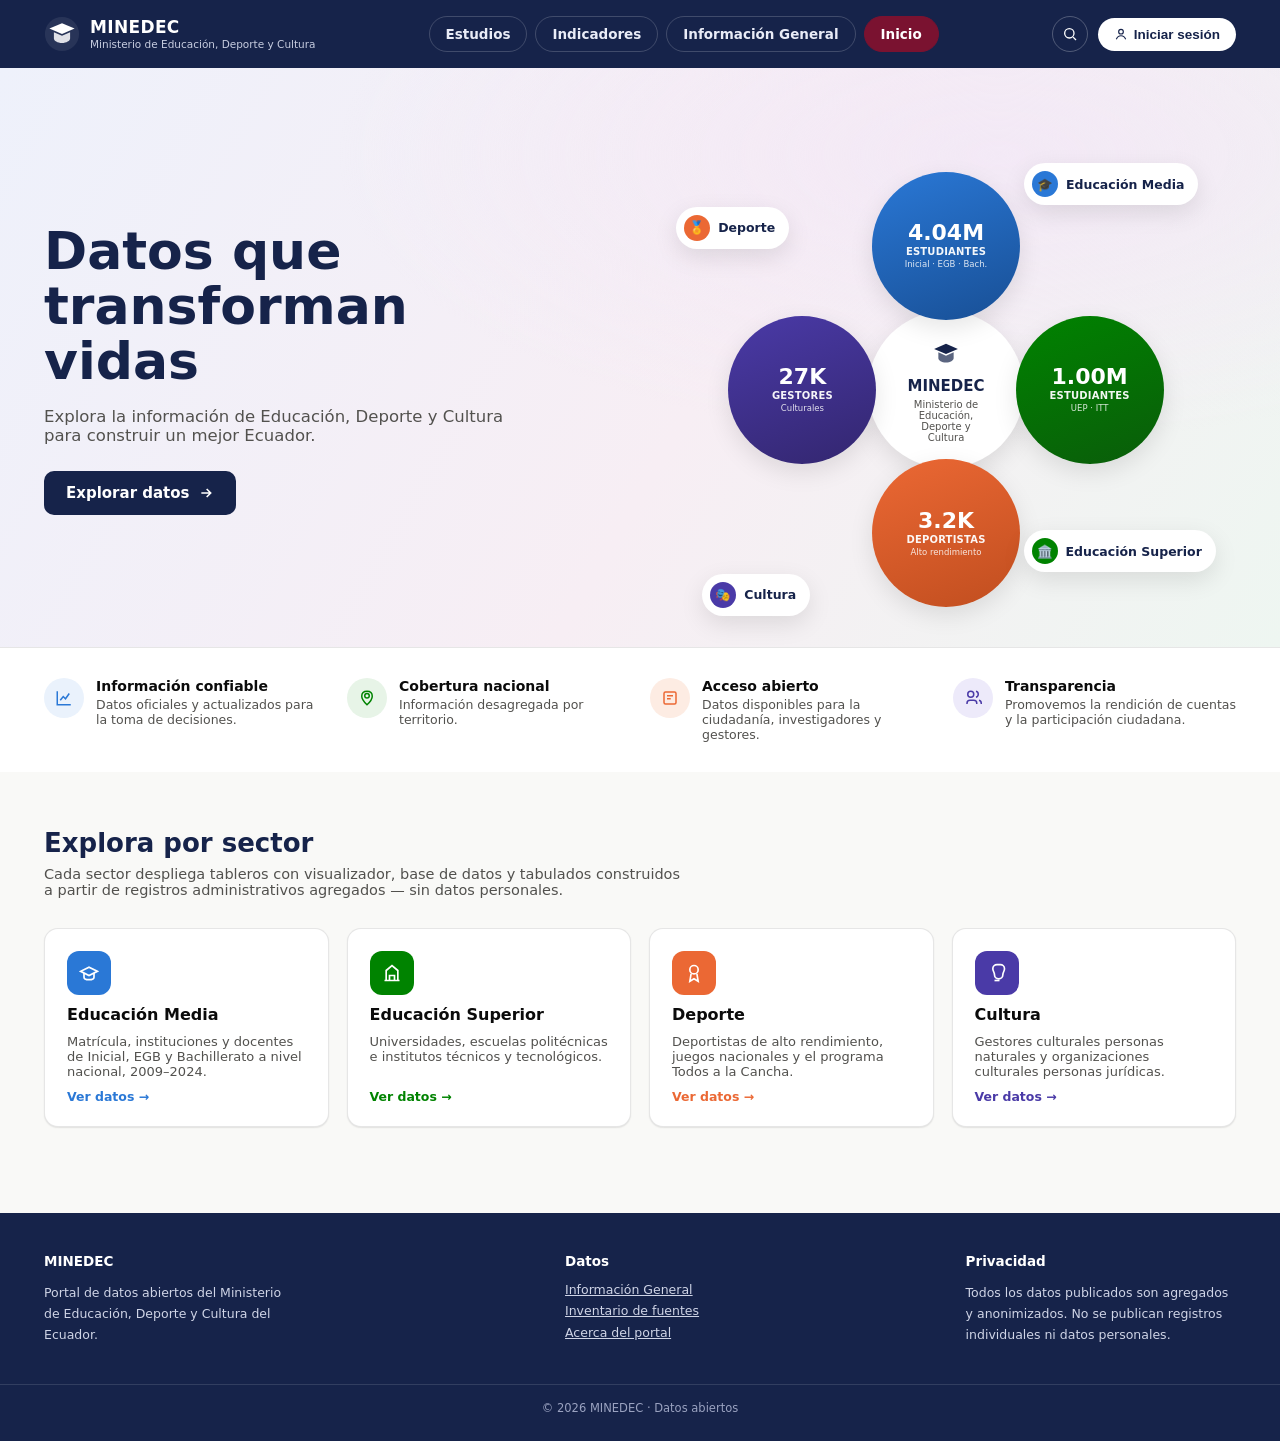
==== index.html @ 69015830 "Add files via upload" ====
<!doctype html>
<html lang="es">
<head>
<meta charset="utf-8">
<meta name="viewport" content="width=device-width, initial-scale=1">
<title>MINEDEC — Datos abiertos de Educación, Deporte y Cultura</title>
<meta name="description" content="Portal de datos abiertos del Ministerio de Educación, Deporte y Cultura: estadísticas de Educación Media, Educación Superior, Deporte y Cultura.">
<link rel="icon" href="data:image/svg+xml,<svg xmlns=%22http://www.w3.org/2000/svg%22 viewBox=%220 0 32 32%22><rect width=%2232%22 height=%2232%22 rx=%227%22 fill=%22%2316234a%22/><text x=%2216%22 y=%2222%22 font-size=%2216%22 text-anchor=%22middle%22 fill=%22white%22 font-family=%22sans-serif%22>M</text></svg>">
<link rel="stylesheet" href="assets/css/styles.css">
</head>
<body>
<a class="skip-link" href="#main">Saltar al contenido</a>

<header class="site-header">
  <div class="container">
    <a class="brand" href="index.html">
      <svg class="brand-mark" viewBox="0 0 40 40" aria-hidden="true">
        <circle cx="20" cy="20" r="19" fill="#fff" opacity=".08"/>
        <path d="M20 8 6 14l14 6 14-6-14-6Z" fill="#fff"/>
        <path d="M11 18v7c0 2.5 4 5 9 5s9-2.5 9-5v-7l-9 4-9-4Z" fill="#fff" opacity=".85"/>
      </svg>
      <span class="brand-text">
        <strong>MINEDEC</strong>
        <span>Ministerio de Educación, Deporte y Cultura</span>
      </span>
    </a>
    <nav class="main-nav" aria-label="Principal">
      <a class="nav-pill" href="index.html#sectores">Estudios</a>
      <a class="nav-pill" href="informacion-general.html">Indicadores</a>
      <a class="nav-pill" href="informacion-general.html">Información General</a>
      <a class="nav-pill is-active" href="index.html">Inicio</a>
    </nav>
    <div class="header-actions">
      <button class="icon-btn" type="button" aria-label="Buscar" title="Buscar">
        <svg width="16" height="16" viewBox="0 0 24 24" fill="none" stroke="currentColor" stroke-width="2"><circle cx="11" cy="11" r="7"/><path d="m21 21-4.3-4.3"/></svg>
      </button>
      <button class="btn-login" type="button">
        <svg width="14" height="14" viewBox="0 0 24 24" fill="none" stroke="currentColor" stroke-width="2"><circle cx="12" cy="8" r="4"/><path d="M4 21c1.5-4 5-6 8-6s6.5 2 8 6"/></svg>
        Iniciar sesión
      </button>
      <button class="nav-toggle" type="button" aria-label="Abrir menú" aria-expanded="false">
        <svg width="18" height="18" viewBox="0 0 24 24" fill="none" stroke="currentColor" stroke-width="2"><path d="M4 7h16M4 12h16M4 17h16"/></svg>
      </button>
    </div>
  </div>
</header>

<main id="main">
  <section class="hero">
    <div class="container">
      <div class="hero-copy">
        <h1>Datos que<br>transforman<br>vidas</h1>
        <p>Explora la información de Educación, Deporte y Cultura para construir un mejor Ecuador.</p>
        <a class="btn-primary" href="informacion-general.html">
          Explorar datos
          <svg width="16" height="16" viewBox="0 0 24 24" fill="none" stroke="currentColor" stroke-width="2.4"><path d="M5 12h14M13 6l6 6-6 6"/></svg>
        </a>
      </div>
      <div class="hero-hub" role="img" aria-label="Resumen de los cuatro sectores del ministerio: Educación Media, Educación Superior, Cultura y Deporte">
        <div class="hub-center">
          <svg class="mark" viewBox="0 0 40 40" aria-hidden="true">
            <path d="M20 8 6 14l14 6 14-6-14-6Z" fill="#16234a"/>
            <path d="M11 18v7c0 2.5 4 5 9 5s9-2.5 9-5v-7l-9 4-9-4Z" fill="#16234a" opacity=".7"/>
          </svg>
          <strong>MINEDEC</strong>
          <span>Ministerio de Educación, Deporte y Cultura</span>
        </div>

        <a class="hub-node n-media" href="informacion-general.html#media-panorama">
          <span class="value" id="stat-media">…</span>
          <span class="label">ESTUDIANTES</span>
          <span class="sub">Inicial · EGB · Bach.</span>
        </a>
        <a class="hub-node n-superior" href="informacion-general.html#superior-panorama">
          <span class="value" id="stat-superior">…</span>
          <span class="label">ESTUDIANTES</span>
          <span class="sub">UEP · ITT</span>
        </a>
        <a class="hub-node n-deporte" href="informacion-general.html#deporte-panorama">
          <span class="value" id="stat-deporte">…</span>
          <span class="label">DEPORTISTAS</span>
          <span class="sub">Alto rendimiento</span>
        </a>
        <a class="hub-node n-cultura" href="informacion-general.html#cultura-panorama">
          <span class="value" id="stat-cultura">…</span>
          <span class="label">GESTORES</span>
          <span class="sub">Culturales</span>
        </a>

        <a class="hero-tag tag-media" href="informacion-general.html#media-panorama"><span class="swatch">🎓</span>Educación Media</a>
        <a class="hero-tag tag-superior" href="informacion-general.html#superior-panorama"><span class="swatch">🏛️</span>Educación Superior</a>
        <a class="hero-tag tag-cultura" href="informacion-general.html#cultura-panorama"><span class="swatch">🎭</span>Cultura</a>
        <a class="hero-tag tag-deporte" href="informacion-general.html#deporte-panorama"><span class="swatch">🏅</span>Deporte</a>
      </div>
    </div>
  </section>

  <section class="value-props">
    <div class="container">
      <div class="value-prop">
        <span class="ic">
          <svg width="18" height="18" viewBox="0 0 24 24" fill="none" stroke="currentColor" stroke-width="2"><path d="M3 3v18h18M7 15l4-5 3 3 5-7"/></svg>
        </span>
        <div><h3>Información confiable</h3><p>Datos oficiales y actualizados para la toma de decisiones.</p></div>
      </div>
      <div class="value-prop">
        <span class="ic">
          <svg width="18" height="18" viewBox="0 0 24 24" fill="none" stroke="currentColor" stroke-width="2"><circle cx="12" cy="9" r="3"/><path d="M12 21s7-6.5 7-11.5S16.4 3 12 3 5 4.9 5 9.5 12 21 12 21Z"/></svg>
        </span>
        <div><h3>Cobertura nacional</h3><p>Información desagregada por territorio.</p></div>
      </div>
      <div class="value-prop">
        <span class="ic">
          <svg width="18" height="18" viewBox="0 0 24 24" fill="none" stroke="currentColor" stroke-width="2"><rect x="4" y="4" width="16" height="16" rx="2"/><path d="M8 9h8M8 13h5"/></svg>
        </span>
        <div><h3>Acceso abierto</h3><p>Datos disponibles para la ciudadanía, investigadores y gestores.</p></div>
      </div>
      <div class="value-prop">
        <span class="ic">
          <svg width="18" height="18" viewBox="0 0 24 24" fill="none" stroke="currentColor" stroke-width="2"><path d="M17 20v-1a4 4 0 0 0-4-4H8a4 4 0 0 0-4 4v1"/><circle cx="9" cy="7" r="4"/><path d="M23 20v-1a4 4 0 0 0-3-3.87M16 3.13a4 4 0 0 1 0 7.75"/></svg>
        </span>
        <div><h3>Transparencia</h3><p>Promovemos la rendición de cuentas y la participación ciudadana.</p></div>
      </div>
    </div>
  </section>

  <section class="sectors" id="sectores">
    <div class="container">
      <div class="section-head">
        <h2>Explora por sector</h2>
        <p>Cada sector despliega tableros con visualizador, base de datos y tabulados construidos a partir de registros administrativos agregados — sin datos personales.</p>
      </div>
      <div class="sector-grid">
        <a class="sector-card c-media" href="informacion-general.html#media-panorama">
          <span class="ic"><svg width="20" height="20" viewBox="0 0 24 24" fill="none" stroke="#fff" stroke-width="2"><path d="M22 10 12 5 2 10l10 5 10-5Z"/><path d="M6 12v5c0 1.7 2.7 3 6 3s6-1.3 6-3v-5"/></svg></span>
          <h3>Educación Media</h3>
          <p>Matrícula, instituciones y docentes de Inicial, EGB y Bachillerato a nivel nacional, 2009–2024.</p>
          <span class="go">Ver datos →</span>
        </a>
        <a class="sector-card c-superior" href="informacion-general.html#superior-panorama">
          <span class="ic"><svg width="20" height="20" viewBox="0 0 24 24" fill="none" stroke="#fff" stroke-width="2"><path d="M3 21h18M5 21V9l7-6 7 6v12M9 21v-6h6v6"/></svg></span>
          <h3>Educación Superior</h3>
          <p>Universidades, escuelas politécnicas e institutos técnicos y tecnológicos.</p>
          <span class="go">Ver datos →</span>
        </a>
        <a class="sector-card c-deporte" href="informacion-general.html#deporte-panorama">
          <span class="ic"><svg width="20" height="20" viewBox="0 0 24 24" fill="none" stroke="#fff" stroke-width="2"><circle cx="12" cy="8" r="5"/><path d="M8.5 13 7 22l5-3 5 3-1.5-9"/></svg></span>
          <h3>Deporte</h3>
          <p>Deportistas de alto rendimiento, juegos nacionales y el programa Todos a la Cancha.</p>
          <span class="go">Ver datos →</span>
        </a>
        <a class="sector-card c-cultura" href="informacion-general.html#cultura-panorama">
          <span class="ic"><svg width="20" height="20" viewBox="0 0 24 24" fill="none" stroke="#fff" stroke-width="2"><path d="M12 2a5 5 0 0 0-5 5c0 3 2 4 2 7a5 5 0 0 0 10 0c0-3 2-4 2-7a5 5 0 0 0-5-5Z"/><path d="M9 21h6"/></svg></span>
          <h3>Cultura</h3>
          <p>Gestores culturales personas naturales y organizaciones culturales personas jurídicas.</p>
          <span class="go">Ver datos →</span>
        </a>
      </div>
    </div>
  </section>
</main>

<footer class="site-footer">
  <div class="container">
    <div>
      <h4>MINEDEC</h4>
      <p style="max-width:32ch">Portal de datos abiertos del Ministerio de Educación, Deporte y Cultura del Ecuador.</p>
    </div>
    <div>
      <h4>Datos</h4>
      <ul>
        <li><a href="informacion-general.html">Información General</a></li>
        <li><a href="INVENTORY.md">Inventario de fuentes</a></li>
        <li><a href="README.md">Acerca del portal</a></li>
      </ul>
    </div>
    <div>
      <h4>Privacidad</h4>
      <p style="max-width:34ch">Todos los datos publicados son agregados y anonimizados. No se publican registros individuales ni datos personales.</p>
    </div>
  </div>
  <div class="footer-bottom">© <span id="year"></span> MINEDEC · Datos abiertos</div>
</footer>

<script>document.getElementById('year').textContent = new Date().getFullYear();</script>
<script src="assets/js/csv.js"></script>
<script src="assets/js/charts.js"></script>
<script src="assets/js/data.js"></script>
<script src="assets/js/main.js"></script>
</body>
</html>
---- assets/css/styles.css ----
/* ==========================================================================
   MINEDEC — Portal de datos abiertos
   Sistema de diseño: tokens de marca + tokens de visualización de datos
   (paleta validada para daltonismo — ver dataviz skill / INVENTORY.md)
   ========================================================================== */

:root {
  color-scheme: light;

  /* ---- superficie y texto ---- */
  --surface-0: #f9f9f7;
  --surface-1: #ffffff;
  --surface-2: #fcfcfb;
  --text-primary: #0b0b0b;
  --text-secondary: #52514e;
  --text-muted: #898781;
  --border: rgba(11, 11, 11, 0.10);
  --gridline: #e1e0d9;
  --baseline: #c3c2b7;

  /* ---- identidad institucional MINEDEC ---- */
  --brand-navy: #16234a;
  --brand-navy-2: #1f2f5c;
  --brand-maroon: #7a1230;

  /* ---- identidad por sector (paleta categórica validada, slots 1/6/7/2) ---- */
  --sector-media: #2a78d6;      /* educación media — azul (slot 1) */
  --sector-media-soft: #eaf2fc;
  --sector-superior: #008300;   /* educación superior — verde (slot 6) */
  --sector-superior-soft: #e7f4e7;
  --sector-cultura: #4a3aa7;    /* cultura — violeta (slot 7) */
  --sector-cultura-soft: #edeafa;
  --sector-deporte: #eb6834;    /* deporte — naranja (slot 2) */
  --sector-deporte-soft: #fdece3;

  /* ---- paleta categórica completa (orden fijo, no ciclar) ---- */
  --cat-1: #2a78d6;
  --cat-2: #eb6834;
  --cat-3: #1baf7a;
  --cat-4: #eda100;
  --cat-5: #e87ba4;
  --cat-6: #008300;
  --cat-7: #4a3aa7;
  --cat-8: #e34948;

  --shadow-sm: 0 1px 2px rgba(11,11,11,.06), 0 1px 1px rgba(11,11,11,.04);
  --shadow-md: 0 8px 24px rgba(11,11,11,.10);
  --radius-sm: 8px;
  --radius-md: 14px;
  --radius-lg: 22px;
  --header-h: 68px;
}

@media (prefers-color-scheme: dark) {
  :root:where(:not([data-theme="light"])) {
    color-scheme: dark;
    --surface-0: #0d0d0d;
    --surface-1: #17181a;
    --surface-2: #1a1a19;
    --text-primary: #ffffff;
    --text-secondary: #c3c2b7;
    --text-muted: #898781;
    --border: rgba(255,255,255,.10);
    --gridline: #2c2c2a;
    --baseline: #383835;
    --sector-media-soft: #16233a;
    --sector-superior-soft: #142518;
    --sector-cultura-soft: #211c3a;
    --sector-deporte-soft: #3a2216;
    --cat-1: #3987e5; --cat-2: #d95926; --cat-3: #199e70; --cat-4: #c98500;
    --cat-5: #d55181; --cat-6: #1fae1f; --cat-7: #9085e9; --cat-8: #e66767;
  }
}
:root[data-theme="dark"] {
  color-scheme: dark;
  --surface-0: #0d0d0d;
  --surface-1: #17181a;
  --surface-2: #1a1a19;
  --text-primary: #ffffff;
  --text-secondary: #c3c2b7;
  --text-muted: #898781;
  --border: rgba(255,255,255,.10);
  --gridline: #2c2c2a;
  --baseline: #383835;
  --sector-media-soft: #16233a;
  --sector-superior-soft: #142518;
  --sector-cultura-soft: #211c3a;
  --sector-deporte-soft: #3a2216;
  --cat-1: #3987e5; --cat-2: #d95926; --cat-3: #199e70; --cat-4: #c98500;
  --cat-5: #d55181; --cat-6: #1fae1f; --cat-7: #9085e9; --cat-8: #e66767;
}

* { box-sizing: border-box; }
html { scroll-behavior: smooth; }
body {
  margin: 0;
  font-family: system-ui, -apple-system, "Segoe UI", sans-serif;
  background: var(--surface-0);
  color: var(--text-primary);
  -webkit-font-smoothing: antialiased;
  overflow-x: hidden;
}
img { max-width: 100%; display: block; }
a { color: inherit; }
.container { max-width: 1240px; margin: 0 auto; padding: 0 24px; }
.visually-hidden {
  position: absolute; width: 1px; height: 1px; overflow: hidden;
  clip: rect(0,0,0,0); white-space: nowrap; border: 0; padding: 0; margin: -1px;
}
.skip-link {
  position: absolute; left: 12px; top: -60px; background: var(--brand-navy);
  color: #fff; padding: 10px 16px; border-radius: var(--radius-sm); z-index: 200;
  transition: top .15s ease;
}
.skip-link:focus { top: 12px; }

/* ---------------------------------- header ---------------------------------- */
.site-header {
  position: sticky; top: 0; z-index: 100;
  background: var(--brand-navy);
  color: #fff;
  height: var(--header-h);
}
.site-header .container {
  height: 100%; display: flex; align-items: center; justify-content: space-between; gap: 24px;
}
.brand { display: flex; align-items: center; gap: 10px; text-decoration: none; color: #fff; flex-shrink: 0; }
.brand-mark { width: 36px; height: 36px; flex-shrink: 0; }
.brand-text { line-height: 1.15; }
.brand-text strong { display: block; font-size: 17px; letter-spacing: .02em; }
.brand-text span { display: block; font-size: 10.5px; color: #c7cde0; }

.main-nav { display: flex; align-items: center; gap: 8px; flex-wrap: wrap; }
.nav-pill {
  border: 1px solid rgba(255,255,255,.18);
  background: transparent;
  color: #e9ecf7;
  padding: 9px 16px;
  border-radius: 999px;
  font-size: 13.5px;
  font-weight: 600;
  text-decoration: none;
  cursor: pointer;
  white-space: nowrap;
}
.nav-pill:hover { background: rgba(255,255,255,.10); }
.nav-pill.is-active { background: var(--brand-maroon); border-color: var(--brand-maroon); color: #fff; }
.nav-pill.ghost { border-color: rgba(255,255,255,.35); }
.header-actions { display: flex; align-items: center; gap: 10px; }
.icon-btn {
  width: 36px; height: 36px; border-radius: 50%; border: 1px solid rgba(255,255,255,.25);
  background: transparent; color: #fff; display: grid; place-items: center; cursor: pointer;
}
.btn-login {
  display: inline-flex; align-items: center; gap: 6px;
  background: #fff; color: var(--brand-navy); border: none;
  padding: 9px 16px; border-radius: 999px; font-weight: 700; font-size: 13.5px; cursor: pointer;
}
.nav-toggle { display: none; }

/* ---------------------------------- hero (home) ---------------------------------- */
.hero {
  background:
    radial-gradient(1100px 480px at 78% 15%, #f3e9f6 0%, transparent 60%),
    linear-gradient(120deg, #eef1fb 0%, #f7eef4 55%, #eef6f1 100%);
  padding: 64px 0 40px;
}
.hero .container { display: grid; grid-template-columns: 1fr 1fr; gap: 32px; align-items: center; }
.hero-copy h1 {
  font-size: clamp(34px, 4.4vw, 52px);
  line-height: 1.06;
  margin: 0 0 18px;
  color: var(--brand-navy);
  font-weight: 800;
}
.hero-copy p {
  font-size: 16.5px; color: var(--text-secondary); max-width: 46ch; margin: 0 0 26px;
}
.btn-primary {
  display: inline-flex; align-items: center; gap: 8px;
  background: var(--brand-navy); color: #fff; border: none;
  padding: 13px 22px; border-radius: 10px; font-weight: 700; font-size: 15px;
  text-decoration: none; cursor: pointer;
}
.btn-primary:hover { background: var(--brand-navy-2); }

.hero-hub {
  position: relative;
  width: clamp(220px, 34vw, 500px);
  height: clamp(220px, 34vw, 500px);
  margin: 40px auto 0;
}
.hub-center {
  position: absolute; inset: 32%; border-radius: 50%;
  background: #fff; box-shadow: var(--shadow-md);
  display: flex; flex-direction: column; align-items: center; justify-content: center;
  text-align: center; gap: 4px; padding: 10px;
}
.hub-center .mark { width: 34px; height: 34px; margin-bottom: 2px; }
.hub-center strong { font-size: 15px; color: var(--brand-navy); }
.hub-center span { font-size: 10px; color: var(--text-secondary); max-width: 14ch; }

.hub-node {
  position: absolute; width: 34%; aspect-ratio: 1/1; border-radius: 50%;
  color: #fff; text-align: center; display: flex; flex-direction: column;
  align-items: center; justify-content: center; gap: 2px; box-shadow: var(--shadow-md);
  text-decoration: none; padding: 6%;
}
.hub-node .value { font-size: clamp(15px, 2.4vw, 22px); font-weight: 800; line-height: 1; }
.hub-node .label { font-size: 10px; font-weight: 700; letter-spacing: .02em; opacity: .95; }
.hub-node .sub { font-size: 8.5px; opacity: .85; }
.hub-node.n-media { top: 0; left: 33%; background: linear-gradient(160deg, var(--sector-media), #184f95); }
.hub-node.n-superior { top: 33%; right: 0; background: linear-gradient(160deg, var(--sector-superior), #0a5c0a); }
.hub-node.n-deporte { bottom: 0; left: 33%; background: linear-gradient(160deg, var(--sector-deporte), #c14e1f); }
.hub-node.n-cultura { top: 33%; left: 0; background: linear-gradient(160deg, var(--sector-cultura), #33266f); }

.hero-tag {
  position: absolute; display: inline-flex; align-items: center; gap: 8px;
  background: #fff; border-radius: 999px; padding: 8px 14px 8px 8px;
  box-shadow: var(--shadow-md); font-size: 12.5px; font-weight: 700; color: var(--brand-navy);
  text-decoration: none; white-space: nowrap;
}
.hero-tag .swatch { width: 26px; height: 26px; border-radius: 50%; display: grid; place-items: center; color: #fff; flex-shrink: 0; }
.tag-media { top: -2%; right: -8%; }
.tag-media .swatch { background: var(--sector-media); }
.tag-superior { bottom: 8%; right: -12%; }
.tag-superior .swatch { background: var(--sector-superior); }
.tag-cultura { bottom: -2%; left: -6%; }
.tag-cultura .swatch { background: var(--sector-cultura); }
.tag-deporte { top: 8%; left: -12%; }
.tag-deporte .swatch { background: var(--sector-deporte); }

/* value props strip */
.value-props {
  background: var(--surface-1); border-top: 1px solid var(--border);
}
.value-props .container {
  display: grid; grid-template-columns: repeat(4, 1fr); gap: 20px; padding: 30px 24px;
}
.value-prop { display: flex; gap: 12px; align-items: flex-start; }
.value-prop .ic {
  width: 40px; height: 40px; border-radius: 50%; flex-shrink: 0;
  display: grid; place-items: center; background: var(--sector-media-soft); color: var(--sector-media);
}
.value-prop:nth-child(2) .ic { background: var(--sector-superior-soft); color: var(--sector-superior); }
.value-prop:nth-child(3) .ic { background: var(--sector-deporte-soft); color: var(--sector-deporte); }
.value-prop:nth-child(4) .ic { background: var(--sector-cultura-soft); color: var(--sector-cultura); }
.value-prop h3 { margin: 0 0 3px; font-size: 14px; }
.value-prop p { margin: 0; font-size: 12.5px; color: var(--text-secondary); }

/* sector explainer section on home */
.sectors { padding: 56px 0; }
.section-head { max-width: 640px; margin: 0 0 30px; }
.section-head h2 { font-size: 26px; color: var(--brand-navy); margin: 0 0 8px; }
.section-head p { color: var(--text-secondary); margin: 0; font-size: 14.5px; }
.sector-grid { display: grid; grid-template-columns: repeat(4, 1fr); gap: 18px; }
.sector-card {
  background: var(--surface-1); border: 1px solid var(--border); border-radius: var(--radius-md);
  padding: 22px; text-decoration: none; color: var(--text-primary); box-shadow: var(--shadow-sm);
  display: flex; flex-direction: column; gap: 10px;
}
.sector-card .ic {
  width: 44px; height: 44px; border-radius: 12px; display: grid; place-items: center; color: #fff;
}
.sector-card.c-media .ic { background: var(--sector-media); }
.sector-card.c-superior .ic { background: var(--sector-superior); }
.sector-card.c-deporte .ic { background: var(--sector-deporte); }
.sector-card.c-cultura .ic { background: var(--sector-cultura); }
.sector-card h3 { margin: 0; font-size: 16px; }
.sector-card p { margin: 0; font-size: 13px; color: var(--text-secondary); flex: 1; }
.sector-card .go { font-size: 12.5px; font-weight: 700; }
.sector-card.c-media .go { color: var(--sector-media); }
.sector-card.c-superior .go { color: var(--sector-superior); }
.sector-card.c-deporte .go { color: var(--sector-deporte); }
.sector-card.c-cultura .go { color: var(--sector-cultura); }

/* ---------------------------------- footer ---------------------------------- */
.site-footer { background: var(--brand-navy); color: #cfd4e6; padding: 40px 0 26px; margin-top: 30px; }
.site-footer .container { display: flex; justify-content: space-between; gap: 20px; flex-wrap: wrap; align-items: flex-start; }
.site-footer h4 { color: #fff; font-size: 13.5px; margin: 0 0 10px; }
.site-footer p, .site-footer li { font-size: 12.5px; line-height: 1.7; }
.site-footer ul { list-style: none; margin: 0; padding: 0; }
.footer-bottom {
  border-top: 1px solid rgba(255,255,255,.12); margin-top: 26px; padding-top: 16px;
  font-size: 11.5px; color: #9aa2c0; text-align: center;
}

/* ================================ dashboard (Información General) ================================ */
.db-shell { display: grid; grid-template-columns: 272px 1fr; min-height: calc(100vh - var(--header-h)); }
.sidebar {
  background: var(--surface-1); border-right: 1px solid var(--border);
  padding: 20px 14px 40px; overflow-y: auto;
}
.sidebar h2 { font-size: 13px; letter-spacing: .06em; color: var(--text-muted); margin: 4px 10px 14px; text-transform: uppercase; }
.acc-group { margin-bottom: 6px; border-bottom: 1px solid var(--border); }
.acc-trigger {
  width: 100%; display: flex; align-items: center; justify-content: space-between; gap: 8px;
  background: none; border: none; padding: 12px 10px; font-size: 13.5px; font-weight: 700;
  color: var(--text-primary); cursor: pointer; text-align: left;
}
.acc-trigger .chev { transition: transform .18s ease; color: var(--text-muted); flex-shrink: 0; }
.acc-trigger[aria-expanded="true"] .chev { transform: rotate(180deg); }
.acc-panel { overflow: hidden; max-height: 0; transition: max-height .2s ease; }
.acc-panel.is-open { max-height: 600px; }
.acc-list { list-style: none; margin: 0; padding: 0 4px 12px; }
.acc-sub { padding: 2px 6px 4px 22px; font-size: 11px; font-weight: 700; color: var(--text-muted); text-transform: uppercase; letter-spacing: .04em; }
.acc-item {
  display: flex; align-items: center; gap: 8px; width: 100%; text-align: left;
  background: none; border: none; padding: 9px 10px 9px 22px; font-size: 13.5px;
  color: var(--text-secondary); border-radius: var(--radius-sm); cursor: pointer;
}
.acc-item:hover { background: var(--surface-2); color: var(--text-primary); }
.acc-item.is-active { background: var(--sector-media-soft); color: var(--sector-media); font-weight: 700; }
.acc-item .dot { width: 6px; height: 6px; border-radius: 50%; background: currentColor; opacity: .5; flex-shrink: 0; }

.db-main { padding: 26px 28px 60px; min-width: 0; }
.db-heading { display: flex; align-items: baseline; justify-content: space-between; gap: 16px; margin-bottom: 4px; flex-wrap: wrap; }
.db-heading h1 { margin: 0; font-size: 22px; color: var(--brand-navy); }
.db-crumb { font-size: 12.5px; color: var(--text-muted); margin: 0 0 18px; }
.db-source-note { font-size: 12px; color: var(--text-muted); margin: 0 0 18px; }

.tabs { display: flex; gap: 10px; margin-bottom: 20px; flex-wrap: wrap; }
.tab-btn {
  display: inline-flex; align-items: center; gap: 8px;
  background: var(--surface-1); border: 1px solid var(--border); color: var(--text-secondary);
  padding: 11px 18px; border-radius: 12px; font-weight: 700; font-size: 13.5px; cursor: pointer;
  box-shadow: var(--shadow-sm);
}
.tab-btn.is-active { background: var(--brand-navy); border-color: var(--brand-navy); color: #fff; }
.tab-panel { display: none; }
.tab-panel.is-active { display: block; }

.stat-grid { display: grid; grid-template-columns: repeat(auto-fit, minmax(190px, 1fr)); gap: 14px; margin-bottom: 22px; }
.stat-tile {
  background: var(--surface-1); border: 1px solid var(--border); border-radius: var(--radius-md);
  padding: 16px 18px; box-shadow: var(--shadow-sm);
}
.stat-tile .label { font-size: 12px; color: var(--text-muted); margin-bottom: 6px; }
.stat-tile .value { font-size: 25px; font-weight: 800; color: var(--text-primary); }
.stat-tile .value small { font-size: 13px; font-weight: 700; color: var(--text-muted); }

.chart-grid { display: grid; grid-template-columns: repeat(auto-fit, minmax(420px, 1fr)); gap: 16px; }
.chart-card {
  background: var(--surface-1); border: 1px solid var(--border); border-radius: var(--radius-md);
  padding: 18px 20px 14px; box-shadow: var(--shadow-sm);
}
.chart-card h3 { margin: 0 0 2px; font-size: 14.5px; }
.chart-card .chart-sub { font-size: 12px; color: var(--text-muted); margin: 0 0 12px; }
.chart-card .chart-src { font-size: 10.5px; color: var(--text-muted); margin: 10px 0 0; }
.empty-note {
  background: var(--surface-2); border: 1px dashed var(--border); border-radius: var(--radius-md);
  padding: 22px; font-size: 13.5px; color: var(--text-secondary);
}

.table-toolbar { display: flex; justify-content: space-between; align-items: center; gap: 12px; margin-bottom: 12px; flex-wrap: wrap; }
.btn-secondary {
  background: var(--surface-1); border: 1px solid var(--border); color: var(--text-primary);
  padding: 9px 14px; border-radius: 9px; font-size: 12.5px; font-weight: 700; cursor: pointer;
}
.btn-secondary:hover { background: var(--surface-2); }
.data-table-wrap { overflow-x: auto; border: 1px solid var(--border); border-radius: var(--radius-md); background: var(--surface-1); }
table.data-table { width: 100%; border-collapse: collapse; font-size: 13px; }
table.data-table th, table.data-table td { padding: 10px 14px; text-align: left; border-bottom: 1px solid var(--gridline); white-space: nowrap; }
table.data-table th { color: var(--text-muted); font-weight: 700; font-size: 11.5px; text-transform: uppercase; letter-spacing: .03em; position: sticky; top: 0; background: var(--surface-1); }
table.data-table td.num, table.data-table th.num { text-align: right; font-variant-numeric: tabular-nums; }
table.data-table tbody tr:hover { background: var(--surface-2); }

/* ------------------------------ SVG chart engine ------------------------------ */
.viz-root { width: 100%; }
.viz-svg { width: 100%; height: auto; overflow: visible; font-family: inherit; }
.viz-axis-label { fill: var(--text-muted); font-size: 10.5px; }
.viz-gridline { stroke: var(--gridline); stroke-width: 1; }
.viz-baseline { stroke: var(--baseline); stroke-width: 1; }
.viz-bar-label { fill: var(--text-secondary); font-size: 11px; font-weight: 600; }
.viz-cat-label { fill: var(--text-secondary); font-size: 11.5px; }
.viz-legend { display: flex; flex-wrap: wrap; gap: 12px; margin: 8px 0 4px; }
.viz-legend-item { display: inline-flex; align-items: center; gap: 6px; font-size: 12px; color: var(--text-secondary); }
.viz-legend-swatch { width: 10px; height: 10px; border-radius: 3px; flex-shrink: 0; }
.viz-tooltip {
  position: absolute; pointer-events: none; background: var(--brand-navy); color: #fff;
  font-size: 12px; padding: 7px 10px; border-radius: 8px; box-shadow: var(--shadow-md);
  transform: translate(-50%, -110%); white-space: nowrap; z-index: 20; opacity: 0; transition: opacity .1s ease;
}
.viz-tooltip.is-visible { opacity: 1; }
.viz-tooltip .t-label { color: #c7cde0; font-size: 10.5px; }
.viz-hit { fill: transparent; cursor: pointer; }
.viz-hit:hover ~ .viz-bar-fill,
.viz-bar-group:hover .viz-bar-fill { filter: brightness(1.08); }

/* ---------------------------------- misc / responsive ---------------------------------- */
.page-hero-simple {
  background: var(--brand-navy); color: #fff; padding: 30px 0;
}
.page-hero-simple h1 { margin: 0 0 6px; font-size: 24px; }
.page-hero-simple p { margin: 0; color: #c7cde0; font-size: 13.5px; }

@media (max-width: 980px) {
  .hero .container { grid-template-columns: 1fr; }
  .hero-hub { max-width: 380px; }
  .value-props .container, .sector-grid { grid-template-columns: repeat(2, 1fr); }
  .db-shell { grid-template-columns: 1fr; }
  .sidebar {
    position: fixed; inset: var(--header-h) 0 0 auto; width: 86vw; max-width: 320px;
    transform: translateX(100%); transition: transform .22s ease; z-index: 90; box-shadow: var(--shadow-md);
  }
  .sidebar.is-open { transform: translateX(0); }
  .nav-toggle {
    display: inline-flex; align-items: center; justify-content: center;
    width: 36px; height: 36px; border-radius: 8px; border: 1px solid rgba(255,255,255,.25);
    background: transparent; color: #fff; cursor: pointer; flex-shrink: 0;
  }
  .main-nav { display: none; }
  .main-nav.is-open-mobile {
    display: flex; flex-direction: column; align-items: stretch; gap: 6px;
    position: absolute; top: var(--header-h); left: 0; right: 0;
    background: var(--brand-navy); padding: 14px 20px 20px; box-shadow: var(--shadow-md); z-index: 95;
  }
  .main-nav.is-open-mobile .nav-pill { text-align: left; }
}
@media (max-width: 640px) {
  .value-props .container, .sector-grid { grid-template-columns: 1fr; }
  .hero-copy h1 { font-size: 30px; }
  .chart-grid { grid-template-columns: 1fr; }
  .hero-hub { width: clamp(200px, 62vw, 340px); height: clamp(200px, 62vw, 340px); }
  .hero-tag { display: none; }
  .brand-text span { display: none; }
  .header-actions .icon-btn { display: none; }
  .site-header .container { gap: 10px; }
}
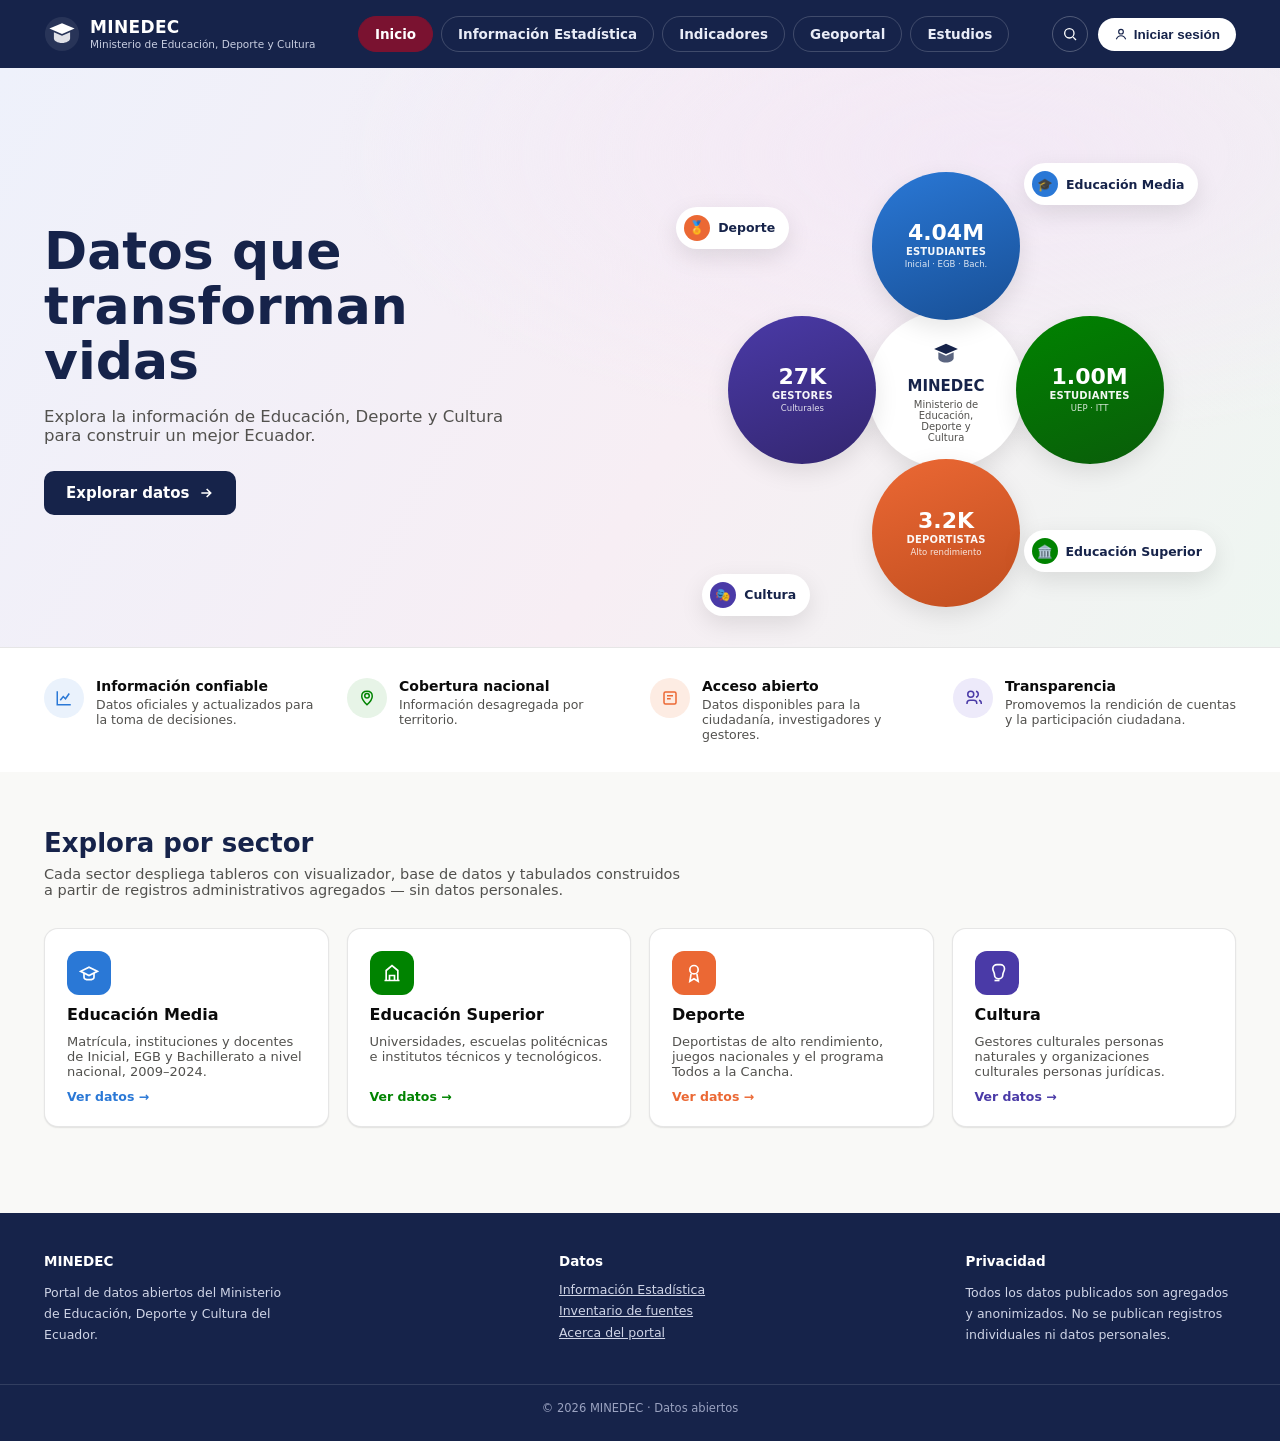
==== commit 88b2a424: "Add files via upload" ====
--- a/index.html
+++ b/index.html
@@ -25,10 +25,11 @@
       </span>
     </a>
     <nav class="main-nav" aria-label="Principal">
+      <a class="nav-pill is-active" href="index.html">Inicio</a>
+      <a class="nav-pill" href="informacion-estadistica.html">Información Estadística</a>
+      <a class="nav-pill" href="informacion-general.html">Indicadores</a>
+      <a class="nav-pill" href="#">Geoportal</a>
       <a class="nav-pill" href="index.html#sectores">Estudios</a>
-      <a class="nav-pill" href="informacion-general.html">Indicadores</a>
-      <a class="nav-pill" href="informacion-general.html">Información General</a>
-      <a class="nav-pill is-active" href="index.html">Inicio</a>
     </nav>
     <div class="header-actions">
       <button class="icon-btn" type="button" aria-label="Buscar" title="Buscar">
@@ -51,7 +52,7 @@
       <div class="hero-copy">
         <h1>Datos que<br>transforman<br>vidas</h1>
         <p>Explora la información de Educación, Deporte y Cultura para construir un mejor Ecuador.</p>
-        <a class="btn-primary" href="informacion-general.html">
+        <a class="btn-primary" href="informacion-estadistica.html">
           Explorar datos
           <svg width="16" height="16" viewBox="0 0 24 24" fill="none" stroke="currentColor" stroke-width="2.4"><path d="M5 12h14M13 6l6 6-6 6"/></svg>
         </a>
@@ -169,7 +170,7 @@
     <div>
       <h4>Datos</h4>
       <ul>
-        <li><a href="informacion-general.html">Información General</a></li>
+        <li><a href="informacion-estadistica.html">Información Estadística</a></li>
         <li><a href="INVENTORY.md">Inventario de fuentes</a></li>
         <li><a href="README.md">Acerca del portal</a></li>
       </ul>
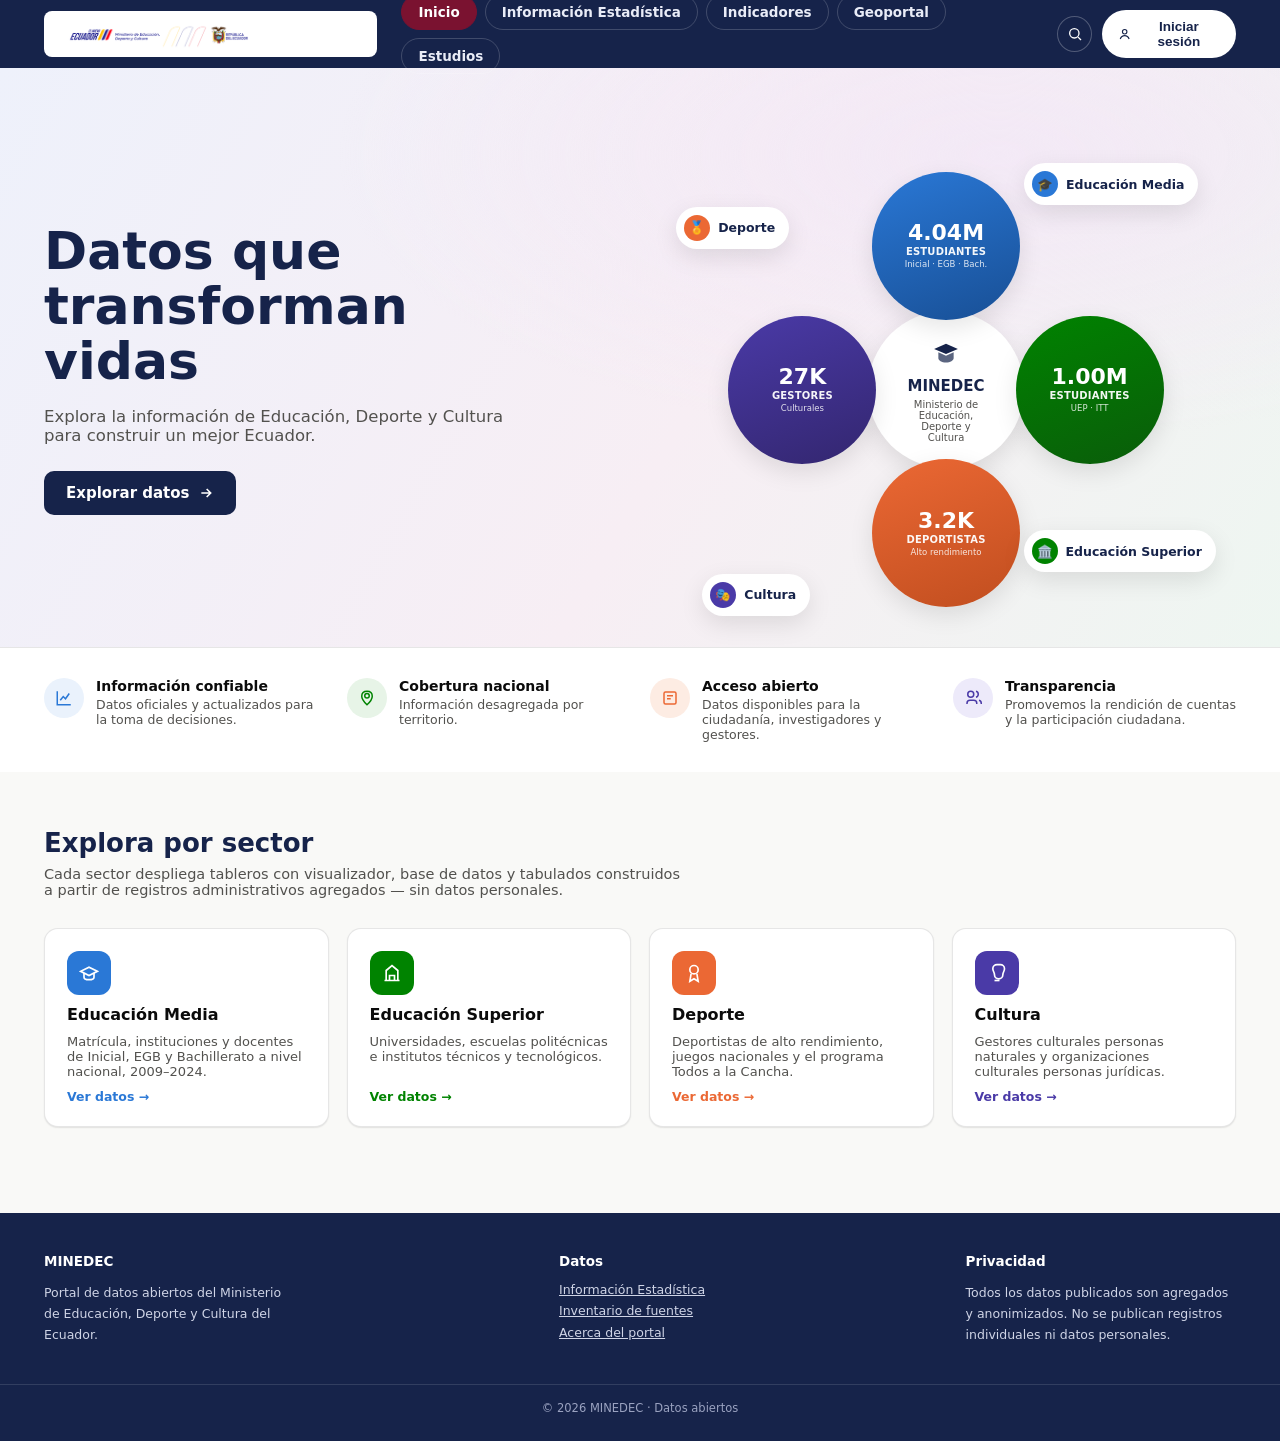
==== commit 0e7c938a: "Add files via upload" ====
--- a/index.html
+++ b/index.html
@@ -14,14 +14,8 @@
 <header class="site-header">
   <div class="container">
     <a class="brand" href="index.html">
-      <svg class="brand-mark" viewBox="0 0 40 40" aria-hidden="true">
-        <circle cx="20" cy="20" r="19" fill="#fff" opacity=".08"/>
-        <path d="M20 8 6 14l14 6 14-6-14-6Z" fill="#fff"/>
-        <path d="M11 18v7c0 2.5 4 5 9 5s9-2.5 9-5v-7l-9 4-9-4Z" fill="#fff" opacity=".85"/>
-      </svg>
-      <span class="brand-text">
-        <strong>MINEDEC</strong>
-        <span>Ministerio de Educación, Deporte y Cultura</span>
+      <span class="brand-logo">
+        <img src="assets/img/logo-minedec.png" alt="Ministerio de Educación, Deporte y Cultura — El Nuevo Ecuador">
       </span>
     </a>
     <nav class="main-nav" aria-label="Principal">
--- a/assets/css/styles.css
+++ b/assets/css/styles.css
@@ -125,10 +125,11 @@
   height: 100%; display: flex; align-items: center; justify-content: space-between; gap: 24px;
 }
 .brand { display: flex; align-items: center; gap: 10px; text-decoration: none; color: #fff; flex-shrink: 0; }
-.brand-mark { width: 36px; height: 36px; flex-shrink: 0; }
-.brand-text { line-height: 1.15; }
-.brand-text strong { display: block; font-size: 17px; letter-spacing: .02em; }
-.brand-text span { display: block; font-size: 10.5px; color: #c7cde0; }
+.brand-logo {
+  display: flex; align-items: center; flex-shrink: 0;
+  background: #fff; border-radius: 8px; padding: 7px 12px;
+}
+.brand-logo img { display: block; height: 32px; width: auto; }
 
 .main-nav { display: flex; align-items: center; gap: 8px; flex-wrap: wrap; }
 .nav-pill {
@@ -398,17 +399,31 @@
   .hero .container { grid-template-columns: 1fr; }
   .hero-hub { max-width: 380px; }
   .value-props .container, .sector-grid { grid-template-columns: repeat(2, 1fr); }
-  .db-shell { grid-template-columns: 1fr; }
+
+  /* Dashboard shell: sidebar se oculta y abre como drawer */
+  .db-shell { grid-template-columns: 1fr; position: relative; }
   .sidebar {
     position: fixed; inset: var(--header-h) 0 0 auto; width: 86vw; max-width: 320px;
     transform: translateX(100%); transition: transform .22s ease; z-index: 90; box-shadow: var(--shadow-md);
+    overflow-y: auto;
   }
   .sidebar.is-open { transform: translateX(0); }
+
+  /* Backdrop al abrir sidebar en móvil */
+  #sidebar-backdrop {
+    position: fixed; inset: var(--header-h) 0 0 0;
+    background: rgba(0,0,0,.35); z-index: 89;
+  }
+  #sidebar-backdrop.visually-hidden { display: none; }
+
+  /* Botón hamburguesa visible */
   .nav-toggle {
     display: inline-flex; align-items: center; justify-content: center;
     width: 36px; height: 36px; border-radius: 8px; border: 1px solid rgba(255,255,255,.25);
     background: transparent; color: #fff; cursor: pointer; flex-shrink: 0;
   }
+
+  /* Nav principal colapsada en móvil */
   .main-nav { display: none; }
   .main-nav.is-open-mobile {
     display: flex; flex-direction: column; align-items: stretch; gap: 6px;
@@ -416,14 +431,72 @@
     background: var(--brand-navy); padding: 14px 20px 20px; box-shadow: var(--shadow-md); z-index: 95;
   }
   .main-nav.is-open-mobile .nav-pill { text-align: left; }
-}
+
+  /* Contenido del dashboard con padding adecuado */
+  .db-main { padding: 20px 16px 48px; }
+
+  /* Tabs en fila scrollable horizontal */
+  .tabs { flex-wrap: nowrap; overflow-x: auto; -webkit-overflow-scrolling: touch; padding-bottom: 4px; gap: 8px; }
+  .tab-btn { white-space: nowrap; flex-shrink: 0; padding: 9px 14px; font-size: 13px; }
+
+  /* Stat grid 2 columnas en tablet */
+  .stat-grid { grid-template-columns: repeat(2, 1fr); }
+
+  /* Chart grid 1 columna */
+  .chart-grid { grid-template-columns: 1fr; }
+}
+
 @media (max-width: 640px) {
+  /* Grids de 1 columna */
   .value-props .container, .sector-grid { grid-template-columns: 1fr; }
-  .hero-copy h1 { font-size: 30px; }
+  .stat-grid { grid-template-columns: 1fr; }
   .chart-grid { grid-template-columns: 1fr; }
-  .hero-hub { width: clamp(200px, 62vw, 340px); height: clamp(200px, 62vw, 340px); }
+
+  /* Hero */
+  .hero { padding: 36px 0 24px; }
+  .hero-copy h1 { font-size: 28px; }
+  .hero-copy p { font-size: 15px; }
+  .btn-primary { padding: 11px 18px; font-size: 14px; }
+  .hero-hub { width: clamp(200px, 72vw, 320px); height: clamp(200px, 72vw, 320px); margin: 24px auto 0; }
   .hero-tag { display: none; }
-  .brand-text span { display: none; }
+
+  /* Header compacto */
+  .brand-logo { padding: 5px 8px; }
+  .brand-logo img { height: 24px; }
   .header-actions .icon-btn { display: none; }
-  .site-header .container { gap: 10px; }
-}
+  .site-header .container { gap: 8px; }
+  .btn-login { padding: 7px 12px; font-size: 12.5px; }
+
+  /* Dashboard */
+  .db-main { padding: 16px 12px 40px; }
+  .db-heading h1 { font-size: 18px; }
+  .db-crumb { font-size: 11.5px; margin-bottom: 12px; }
+
+  /* Tabs: scroll horizontal con botones más compactos */
+  .tabs { gap: 6px; }
+  .tab-btn { padding: 8px 12px; font-size: 12px; gap: 5px; }
+  .tab-btn svg { width: 13px; height: 13px; }
+
+  /* Sector cards compactas */
+  .sector-card { padding: 16px; }
+  .sector-card h3 { font-size: 15px; }
+  .sector-card p { font-size: 12.5px; }
+
+  /* Value props compactas */
+  .value-prop { flex-direction: row; align-items: flex-start; }
+  .value-prop .ic { width: 34px; height: 34px; flex-shrink: 0; }
+  .value-prop h3 { font-size: 13px; }
+  .value-prop p { font-size: 12px; }
+
+  /* Sidebar drawer ocupa casi toda la pantalla en móvil pequeño */
+  .sidebar { width: 92vw; max-width: 300px; }
+  .acc-trigger { font-size: 13px; padding: 11px 8px; }
+  .acc-item { font-size: 13px; padding: 8px 8px 8px 18px; }
+
+  /* Tablas con scroll horizontal */
+  .data-table-wrap { overflow-x: auto; -webkit-overflow-scrolling: touch; }
+
+  /* Footer */
+  .site-footer .container { flex-direction: column; gap: 24px; }
+  .footer-bottom { font-size: 11px; }
+}
